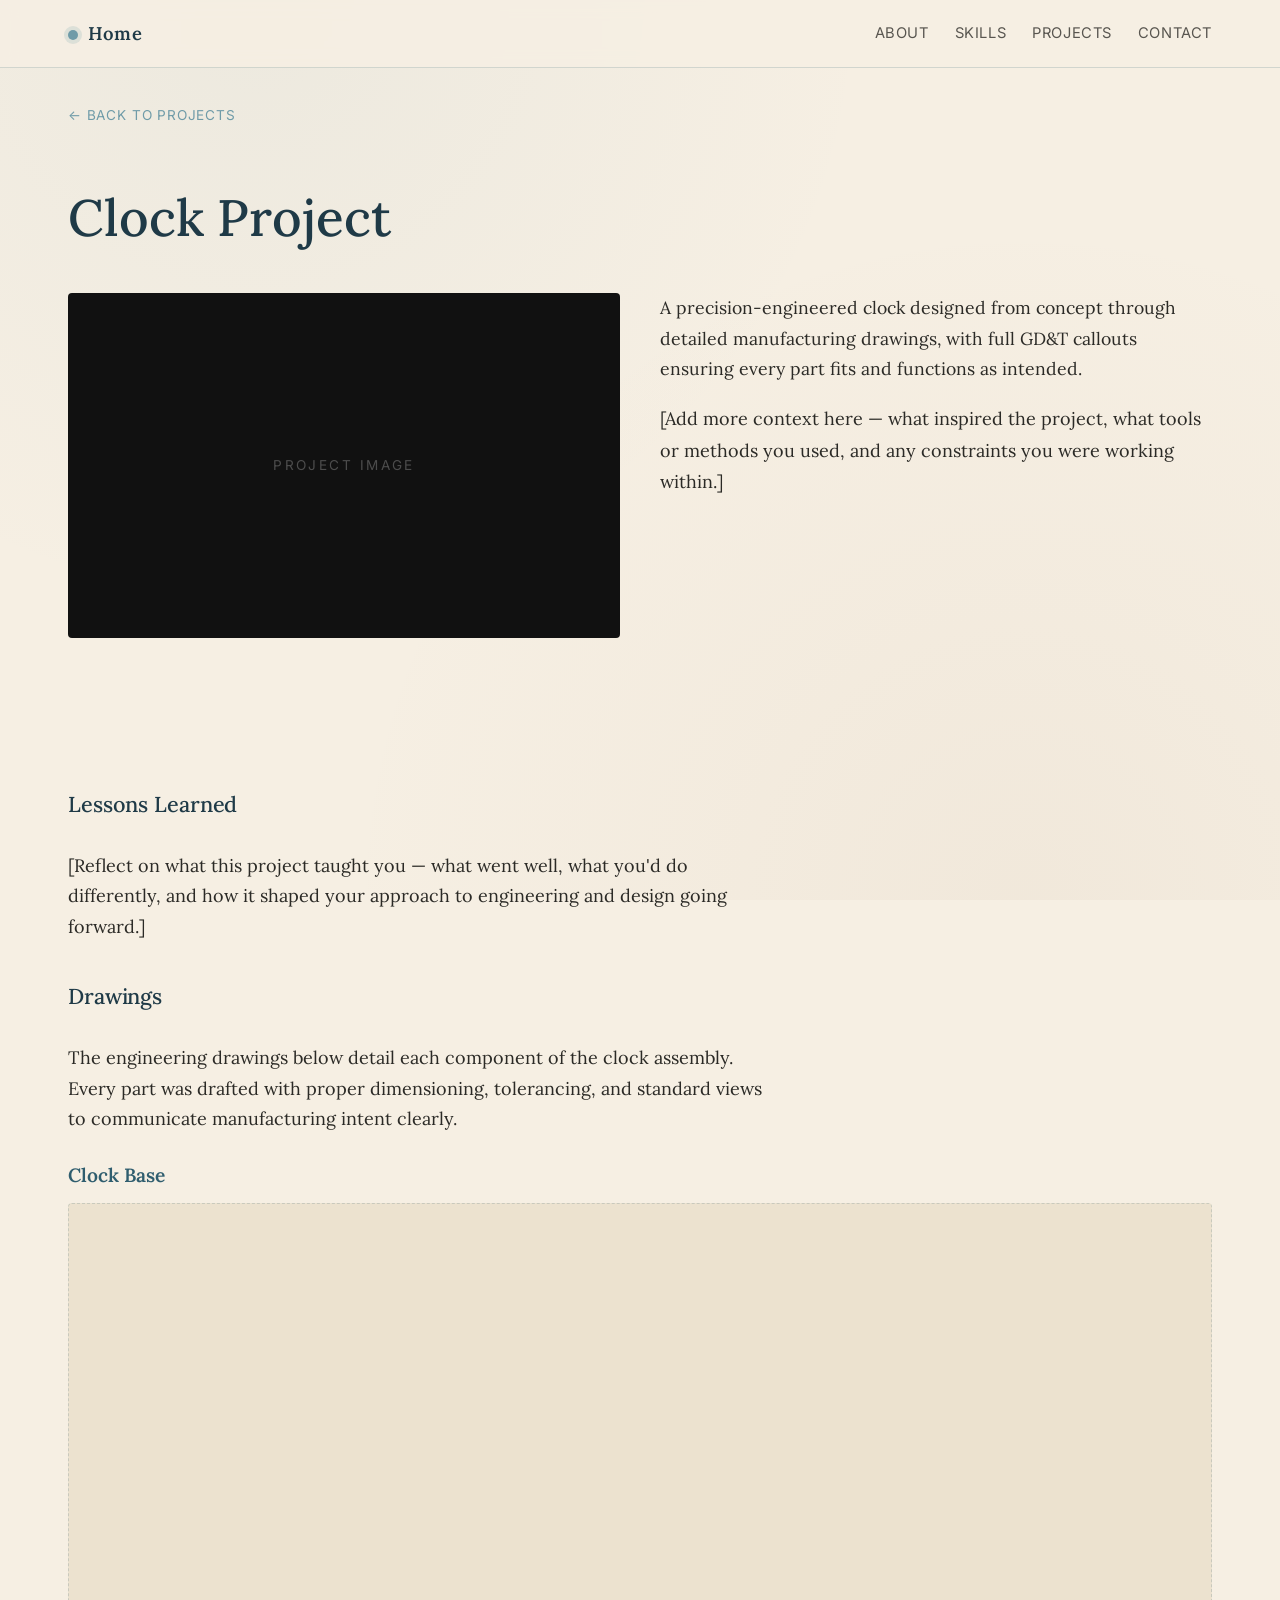
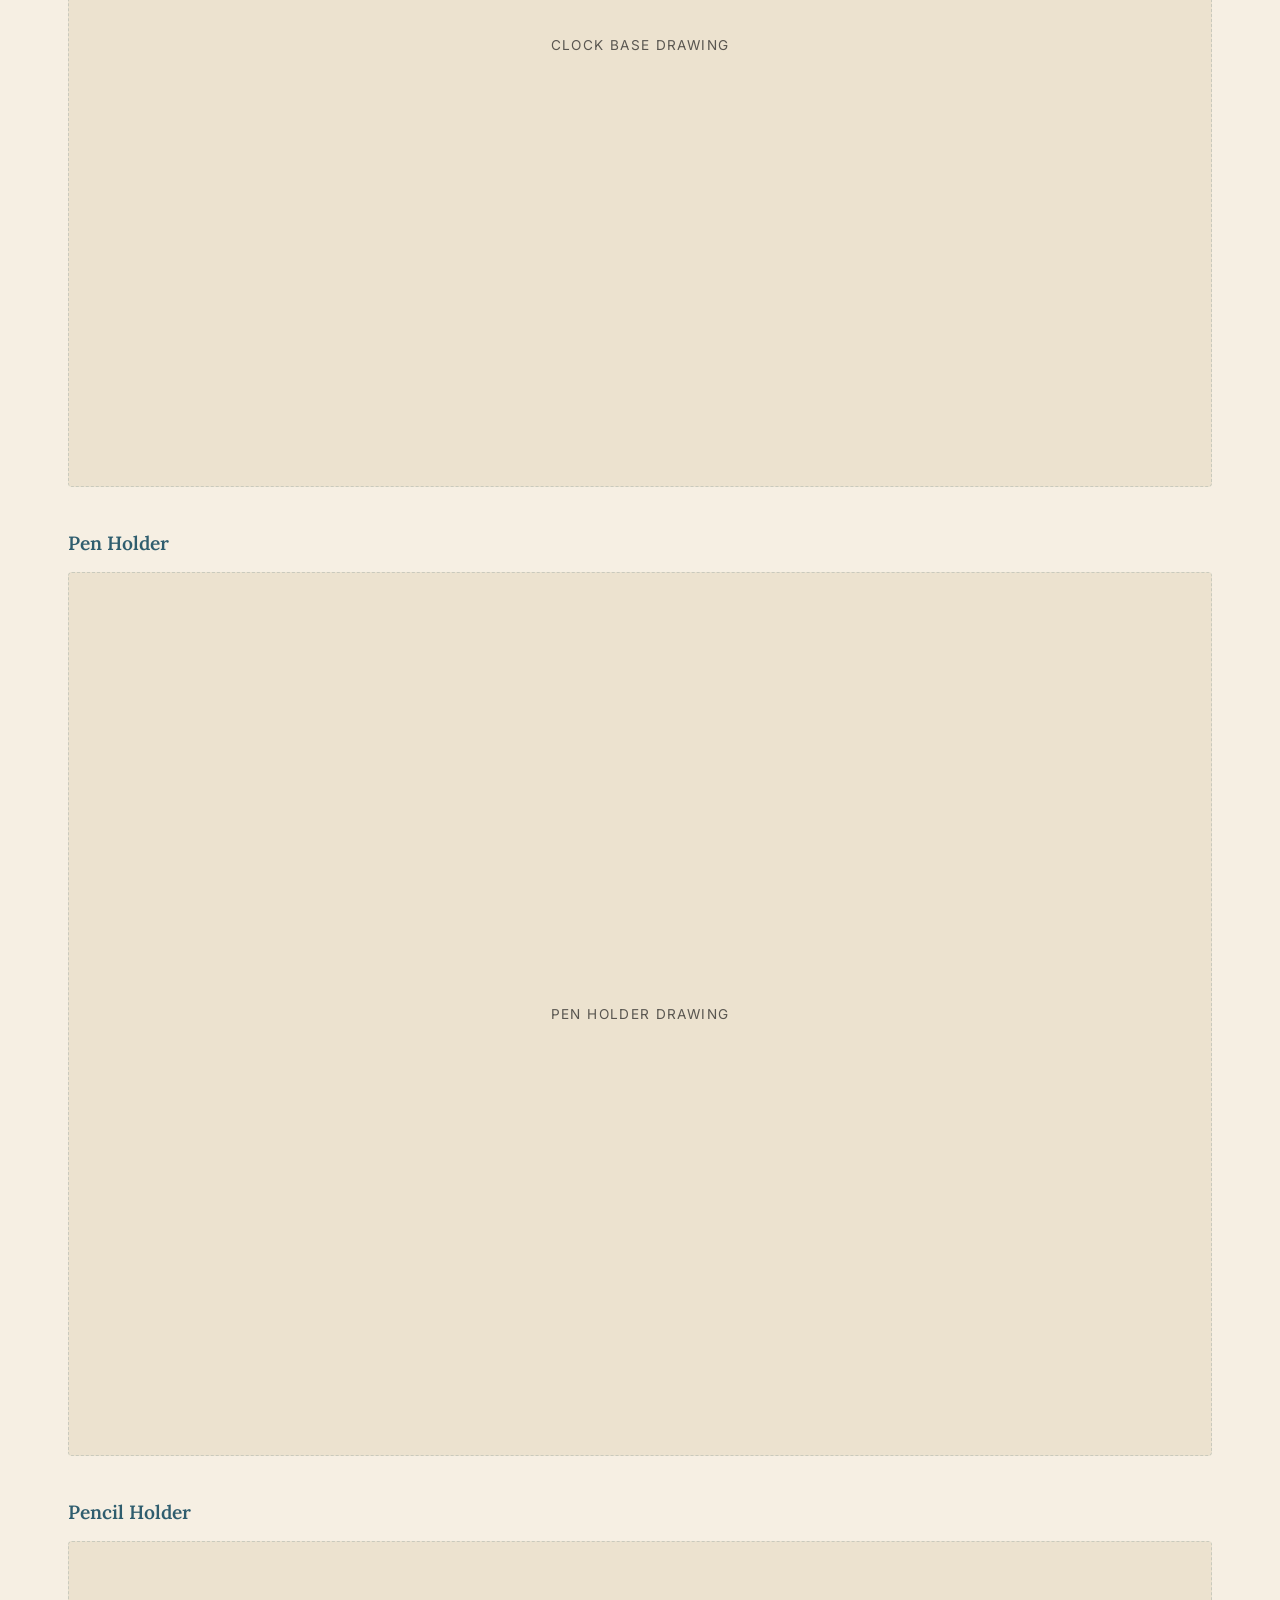
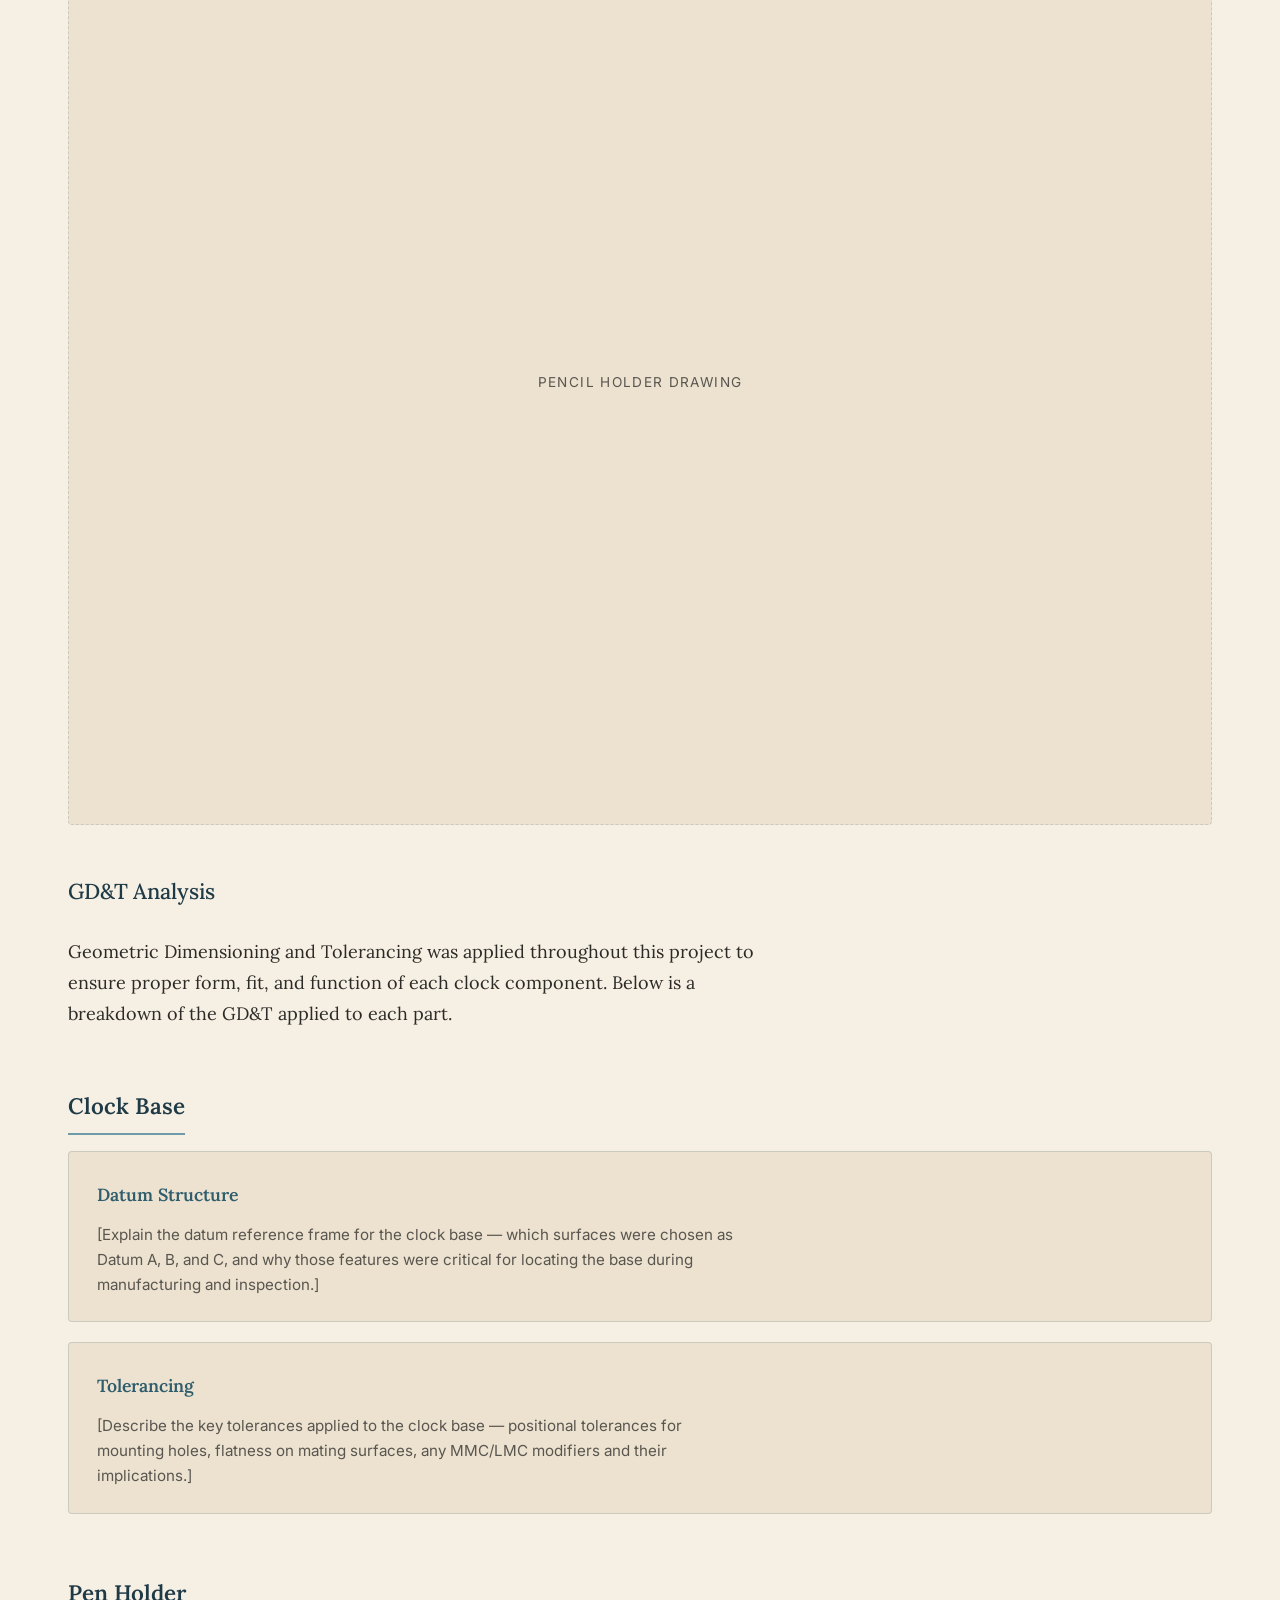
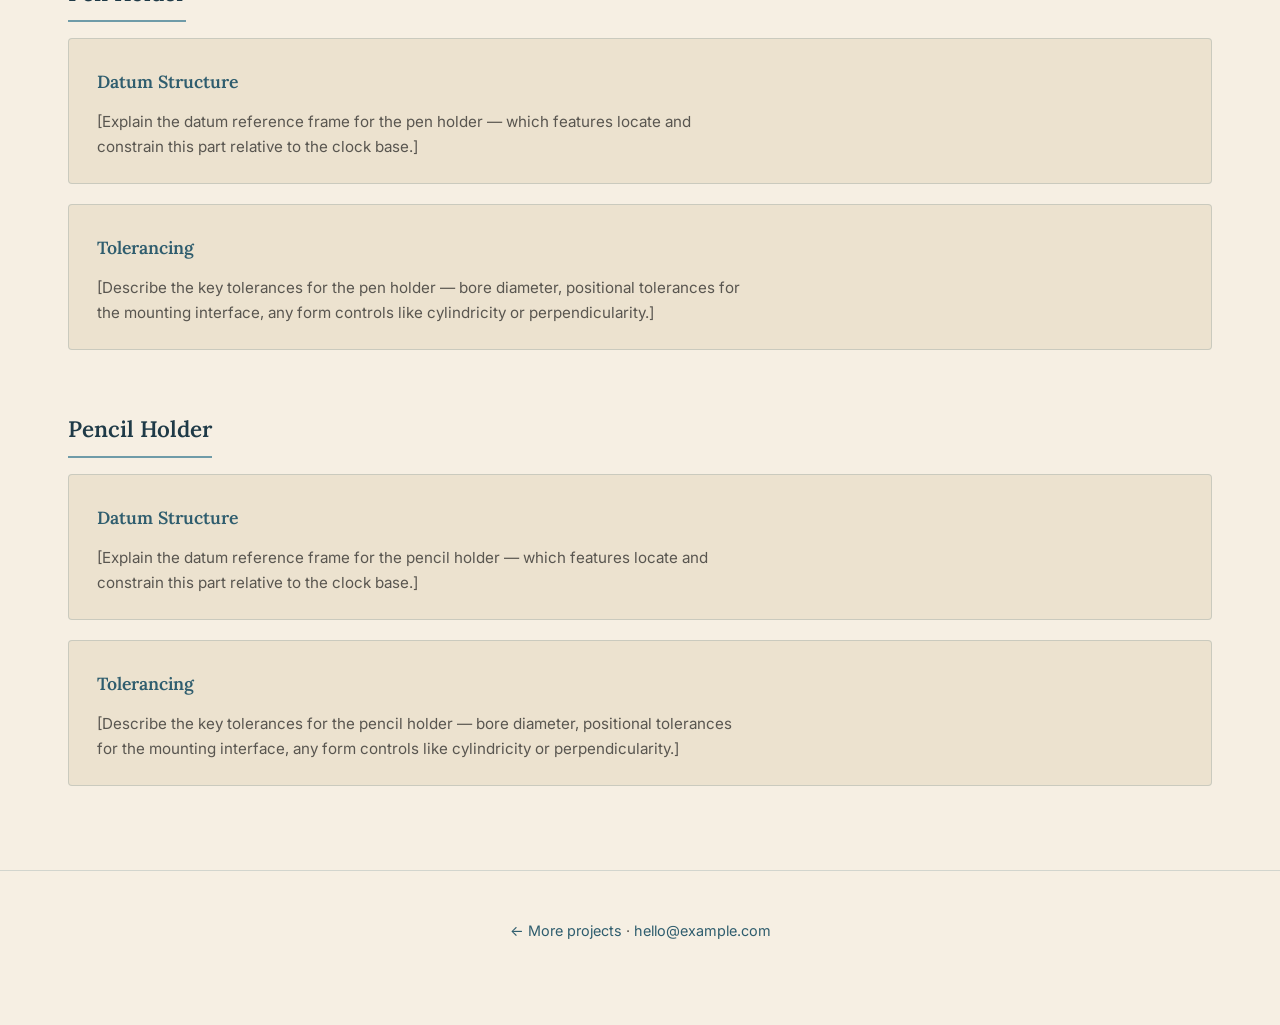
==== project1.html @ cdacb941 "added html and css files for website" ====
<!DOCTYPE html>
<html lang="en">
<head>
  <meta charset="UTF-8" />
  <meta name="viewport" content="width=device-width, initial-scale=1.0" />
  <title>Clock Project — Josh Sadler</title>
  <meta name="description" content="Clock Project — engineering drawings, GD&T analysis, and precision manufacturing." />
  <link rel="preconnect" href="https://fonts.googleapis.com">
  <link rel="preconnect" href="https://fonts.gstatic.com" crossorigin>
  <link href="https://fonts.googleapis.com/css2?family=Lora:ital,wght@0,400;0,500;0,600;1,400&family=Inter:wght@400;500;600&display=swap" rel="stylesheet">
  <link rel="stylesheet" href="styles.css" />
</head>
<body>

  <nav class="nav" aria-label="Primary">
    <div class="nav-inner">
      <a href="index.html" class="brand"><span class="mark"></span>Home</a>
      <ul>
        <li><a href="index.html#about">About</a></li>
        <li><a href="index.html#skills">Skills</a></li>
        <li><a href="index.html#projects">Projects</a></li>
        <li><a href="index.html#contact">Contact</a></li>
      </ul>
    </div>
  </nav>

  <main class="container">
    <a class="back-link" href="index.html#projects">Back to projects</a>

    <header class="project-header reveal">
      <h1>Clock Project</h1>
    </header>

    <!-- Hero row: image + description side by side -->
    <div class="project-intro-row">
      <div class="project-intro-image reveal-left">
        <div class="project-image-placeholder landscape">
          <span>Project Image</span>
        </div>
      </div>
      <div class="project-intro-text reveal-right">
        <p>
          A precision-engineered clock designed from concept through detailed manufacturing drawings, with full GD&T callouts ensuring every part fits and functions as intended.
        </p>
        <p>
          [Add more context here — what inspired the project, what tools or methods you used, and any constraints you were working within.]
        </p>
      </div>
    </div>

    <section class="project-body">
      <!-- Lessons Learned -->
      <h2 class="reveal">Lessons Learned</h2>
      <p class="reveal">
        [Reflect on what this project taught you — what went well, what you'd do differently, and how it shaped your approach to engineering and design going forward.]
      </p>

      <!-- Drawings Section -->
      <h2 class="reveal">Drawings</h2>
      <p class="reveal">
        The engineering drawings below detail each component of the clock assembly. Every part was drafted with proper dimensioning, tolerancing, and standard views to communicate manufacturing intent clearly.
      </p>

      <div class="drawings-stack">
        <div class="drawing-slot reveal">
          <h3 class="drawing-title">Clock Base</h3>
          <div class="drawing-placeholder-full">
            <span>Clock Base Drawing</span>
          </div>
        </div>
        <div class="drawing-slot reveal">
          <h3 class="drawing-title">Pen Holder</h3>
          <div class="drawing-placeholder-full">
            <span>Pen Holder Drawing</span>
          </div>
        </div>
        <div class="drawing-slot reveal">
          <h3 class="drawing-title">Pencil Holder</h3>
          <div class="drawing-placeholder-full">
            <span>Pencil Holder Drawing</span>
          </div>
        </div>
      </div>

      <!-- GD&T Section -->
      <h2 class="reveal">GD&T Analysis</h2>
      <p class="reveal">
        Geometric Dimensioning and Tolerancing was applied throughout this project to ensure proper form, fit, and function of each clock component. Below is a breakdown of the GD&T applied to each part.
      </p>

      <h3 class="gdt-part-heading reveal">Clock Base</h3>
      <div class="gdt-section reveal">
        <h3>Datum Structure</h3>
        <p>
          [Explain the datum reference frame for the clock base — which surfaces were chosen as Datum A, B, and C, and why those features were critical for locating the base during manufacturing and inspection.]
        </p>
      </div>
      <div class="gdt-section reveal">
        <h3>Tolerancing</h3>
        <p>
          [Describe the key tolerances applied to the clock base — positional tolerances for mounting holes, flatness on mating surfaces, any MMC/LMC modifiers and their implications.]
        </p>
      </div>

      <h3 class="gdt-part-heading reveal">Pen Holder</h3>
      <div class="gdt-section reveal">
        <h3>Datum Structure</h3>
        <p>
          [Explain the datum reference frame for the pen holder — which features locate and constrain this part relative to the clock base.]
        </p>
      </div>
      <div class="gdt-section reveal">
        <h3>Tolerancing</h3>
        <p>
          [Describe the key tolerances for the pen holder — bore diameter, positional tolerances for the mounting interface, any form controls like cylindricity or perpendicularity.]
        </p>
      </div>

      <h3 class="gdt-part-heading reveal">Pencil Holder</h3>
      <div class="gdt-section reveal">
        <h3>Datum Structure</h3>
        <p>
          [Explain the datum reference frame for the pencil holder — which features locate and constrain this part relative to the clock base.]
        </p>
      </div>
      <div class="gdt-section reveal">
        <h3>Tolerancing</h3>
        <p>
          [Describe the key tolerances for the pencil holder — bore diameter, positional tolerances for the mounting interface, any form controls like cylindricity or perpendicularity.]
        </p>
      </div>
    </section>
  </main>

  <footer>
    <div class="container">
      <p><a href="index.html#projects">← More projects</a> &middot; <a href="mailto:hello@example.com">hello@example.com</a></p>
    </div>
  </footer>

  <script>
    const revealEls = document.querySelectorAll('.reveal, .reveal-left, .reveal-right');
    const observer = new IntersectionObserver((entries) => {
      entries.forEach(entry => {
        if (entry.isIntersecting) {
          entry.target.classList.add('visible');
          observer.unobserve(entry.target);
        }
      });
    }, { threshold: 0.15 });
    revealEls.forEach(el => observer.observe(el));
  </script>
</body>
</html>
---- styles.css ----
/* =========================================================
   Personal Portfolio — "Book on the Beach" Ocean Theme
   A calm, readable palette inspired by paper, sand, and tide.
   ========================================================= */

:root {
  /* Core palette */
  --sand:        #f6efe3;   /* page background — warm parchment */
  --sand-deep:   #ece2cf;   /* sections, cards */
  --foam:        #dfe9eb;   /* light tide accent */
  --tide:        #6f9ba8;   /* muted ocean blue */
  --deep-sea:    #2f5d6e;   /* primary accent */
  --abyss:       #1f3a47;   /* headings, deep contrast */
  --driftwood:   #a07a55;   /* warm wood accent */
  --ink:         #2b2a26;   /* body text — softer than black */
  --ink-soft:    #595650;   /* secondary text */
  --rule:        rgba(47, 93, 110, 0.18);

  /* Type */
  --serif:  "Lora", "Source Serif Pro", Georgia, "Times New Roman", serif;
  --sans:   "Inter", -apple-system, BlinkMacSystemFont, "Segoe UI", Roboto, sans-serif;

  /* Layout */
  --maxw: 1200px;
  --radius: 4px;
  --shadow: 0 1px 2px rgba(31, 58, 71, 0.06), 0 8px 24px rgba(31, 58, 71, 0.06);
}

/* ---------- Reset-ish ---------- */
*,
*::before,
*::after { box-sizing: border-box; }

html { scroll-behavior: smooth; }

body {
  margin: 0;
  font-family: var(--serif);
  font-size: 18px;
  line-height: 1.7;
  color: var(--ink);
  background: var(--sand);
  /* subtle paper texture via layered gradients */
  background-image:
    radial-gradient(circle at 20% 0%, rgba(111, 155, 168, 0.07), transparent 45%),
    radial-gradient(circle at 80% 100%, rgba(160, 122, 85, 0.06), transparent 50%);
  background-attachment: fixed;
  -webkit-font-smoothing: antialiased;
}

img { max-width: 100%; display: block; }
a { color: var(--deep-sea); text-decoration: none; border-bottom: 1px solid var(--rule); transition: color .2s, border-color .2s; }
a:hover { color: var(--abyss); border-bottom-color: var(--deep-sea); }

/* ---------- Layout ---------- */
.container {
  max-width: var(--maxw);
  margin: 0 auto;
  padding: 0 28px;
}

/* ---------- Navigation ---------- */
.nav {
  position: sticky;
  top: 0;
  z-index: 10;
  backdrop-filter: blur(8px);
  background: rgba(246, 239, 227, 0.85);
  border-bottom: 1px solid var(--rule);
}
.nav-inner {
  display: flex;
  align-items: center;
  justify-content: space-between;
  padding: 18px 28px;
  max-width: var(--maxw);
  margin: 0 auto;
}
.brand {
  font-family: var(--serif);
  font-weight: 600;
  font-size: 1.15rem;
  letter-spacing: 0.01em;
  color: var(--abyss);
  border: none;
}
.brand .mark {
  display: inline-block;
  width: 10px;
  height: 10px;
  margin-right: 10px;
  border-radius: 50%;
  background: var(--tide);
  box-shadow: 0 0 0 4px rgba(111, 155, 168, 0.18);
  vertical-align: middle;
}
.nav ul {
  list-style: none;
  display: flex;
  gap: 26px;
  margin: 0;
  padding: 0;
  font-family: var(--sans);
  font-size: 0.92rem;
}
.nav ul a {
  color: var(--ink-soft);
  border: none;
  letter-spacing: 0.04em;
  text-transform: uppercase;
}
.nav ul a:hover { color: var(--deep-sea); }

/* Nav dropdown */
.nav-dropdown {
  position: relative;
}
.dropdown-menu {
  display: none !important;
  position: absolute;
  top: 100%;
  left: 50%;
  transform: translateX(-50%);
  background: rgba(246, 239, 227, 0.97);
  backdrop-filter: blur(8px);
  border: 1px solid var(--rule);
  border-radius: var(--radius);
  padding: 8px 0;
  margin-top: 12px;
  min-width: 180px;
  box-shadow: 0 4px 16px rgba(31, 58, 71, 0.1);
  flex-direction: column;
  gap: 0;
  z-index: 20;
  list-style: none;
}
.dropdown-menu li {
  width: 100%;
}
.dropdown-menu a {
  display: block;
  padding: 8px 20px;
  font-size: 0.85rem;
  color: var(--ink-soft);
  text-transform: none;
  letter-spacing: 0.01em;
  white-space: nowrap;
}
.dropdown-menu a:hover {
  background: rgba(111, 155, 168, 0.1);
  color: var(--deep-sea);
}
.nav-dropdown:hover > .dropdown-menu {
  display: flex !important;
}

/* ---------- Hero ---------- */
.hero {
  position: relative;
  padding: 96px 0 72px;
  text-align: center;
  overflow: hidden;
}
.hero-bg {
  position: absolute;
  inset: -30% 0 0 0;
  z-index: 0;
  background-image: url('DSC05762.JPG');
  background-size: cover;
  background-position: center 70%;
  background-repeat: no-repeat;
  will-change: transform;
}
.hero-bg::after {
  content: '';
  position: absolute;
  inset: 0;
  background: linear-gradient(
    to bottom,
    rgba(246, 239, 227, 0.82) 0%,
    rgba(246, 239, 227, 0.7) 40%,
    rgba(246, 239, 227, 0.85) 100%
  );
}
.hero .container {
  position: relative;
  z-index: 1;
}
.hero .eyebrow {
  font-family: var(--sans);
  font-size: 0.82rem;
  letter-spacing: 0.22em;
  text-transform: uppercase;
  color: var(--tide);
  margin-bottom: 18px;
}
.hero h1 {
  font-family: var(--serif);
  font-weight: 500;
  font-size: clamp(3rem, 7vw, 5rem);
  line-height: 1.15;
  color: var(--abyss);
  margin: 0 0 18px;
  letter-spacing: -0.01em;
}
.hero h1 em {
  font-style: italic;
  color: var(--deep-sea);
}

/* wave divider aligned to bottom of about photo */
.about-photo-wrap {
  position: relative;
  margin-bottom: 28px;
}
.about-photo-wrap .wave {
  position: absolute;
  bottom: 0;
  left: 0;
  width: 100%;
  height: 48px;
  color: var(--sand);
  opacity: 0.85;
  z-index: 1;
}

/* ---------- Sections ---------- */
section {
  padding: 64px 0;
  border-top: 1px solid var(--rule);
}
section:first-of-type { border-top: none; }

.section-label {
  font-family: var(--sans);
  font-size: 1.6rem;
  letter-spacing: 0.12em;
  text-transform: uppercase;
  color: var(--tide);
  margin-bottom: 16px;
}
h2 {
  font-family: var(--serif);
  font-weight: 500;
  font-size: clamp(1.6rem, 3.2vw, 2.1rem);
  color: var(--abyss);
  margin: 0 0 28px;
  letter-spacing: -0.005em;
}
h3 {
  font-family: var(--serif);
  font-weight: 600;
  color: var(--abyss);
  margin: 0 0 10px;
}
p { margin: 0 0 18px; }

/* ---------- About ---------- */
.about-heading {
  font-family: var(--serif);
  font-size: clamp(2rem, 4.5vw, 2.8rem);
  margin-bottom: 32px;
}
.about-row {
  display: grid;
  grid-template-columns: 1fr 1fr;
  gap: 40px;
  align-items: start;
}
.about-photo {
  width: 100%;
  border-radius: var(--radius);
  box-shadow: var(--shadow);
  display: block;
}
.about-text p { max-width: 65ch; }
@media (max-width: 768px) {
  .about-row {
    grid-template-columns: 1fr;
  }
}
.about p { max-width: 65ch; }
.about .signature {
  font-family: var(--serif);
  font-style: italic;
  color: var(--driftwood);
  margin-top: 24px;
}

/* ---------- Skills ---------- */
.skills-grid {
  display: grid;
  grid-template-columns: repeat(auto-fit, minmax(220px, 1fr));
  gap: 20px;
  margin-top: 8px;
}
.skill-card {
  background: var(--sand-deep);
  border: 1px solid var(--rule);
  border-radius: var(--radius);
  padding: 22px 22px 20px;
}
.skill-card h3 {
  font-size: 1.05rem;
  margin-bottom: 8px;
}
.skill-card p {
  font-family: var(--sans);
  font-size: 0.92rem;
  color: var(--ink-soft);
  line-height: 1.55;
  margin: 0;
}
.skill-tags {
  list-style: none;
  padding: 0;
  margin: 12px 0 0;
  display: flex;
  flex-wrap: wrap;
  gap: 6px;
  font-family: var(--sans);
  font-size: 0.78rem;
}
.skill-tags li {
  background: rgba(111, 155, 168, 0.16);
  color: var(--deep-sea);
  padding: 3px 9px;
  border-radius: 999px;
  letter-spacing: 0.02em;
}

/* ---------- Projects ---------- */
.projects-grid {
  display: grid;
  grid-template-columns: repeat(auto-fit, minmax(260px, 1fr));
  gap: 24px;
  margin-top: 8px;
}
.project-card {
  display: flex;
  flex-direction: column;
  background: #fdfaf3;
  border: 1px solid var(--rule);
  border-radius: var(--radius);
  overflow: hidden;
  transition: transform .25s ease, box-shadow .25s ease;
}
.project-card:hover {
  transform: translateY(-3px);
  box-shadow: var(--shadow);
}
.project-card .thumb {
  height: 140px;
  background:
    linear-gradient(135deg, var(--foam), var(--sand-deep));
  display: flex;
  align-items: center;
  justify-content: center;
  color: var(--tide);
  font-family: var(--sans);
  font-size: 0.78rem;
  letter-spacing: 0.18em;
  text-transform: uppercase;
}
.project-card .body {
  padding: 22px 22px 24px;
  display: flex;
  flex-direction: column;
  flex: 1;
}
.project-card h3 {
  font-size: 1.15rem;
  margin-bottom: 8px;
}
.project-card p {
  font-family: var(--sans);
  font-size: 0.92rem;
  color: var(--ink-soft);
  line-height: 1.55;
  flex: 1;
}
.project-card .more {
  font-family: var(--sans);
  font-size: 0.85rem;
  letter-spacing: 0.06em;
  text-transform: uppercase;
  color: var(--deep-sea);
  border: none;
  margin-top: 16px;
  align-self: flex-start;
}
.project-card .more::after {
  content: " →";
  transition: margin-left .2s;
}
.project-card:hover .more::after { margin-left: 4px; }

/* ---------- Contact ---------- */
#contact p {
  max-width: 55ch;
  margin-bottom: 28px;
}
.contact-links {
  display: flex;
  gap: 20px;
  flex-wrap: wrap;
}
.contact-item {
  display: flex;
  flex-direction: column;
  background: var(--sand-deep);
  border: 1px solid var(--rule);
  border-radius: var(--radius);
  padding: 20px 28px;
  min-width: 220px;
  transition: transform 0.2s ease, box-shadow 0.2s ease;
}
.contact-item:hover {
  transform: translateY(-2px);
  box-shadow: var(--shadow);
}
.contact-label {
  font-family: var(--sans);
  font-size: 0.72rem;
  letter-spacing: 0.18em;
  text-transform: uppercase;
  color: var(--tide);
  margin-bottom: 4px;
}
.contact-value {
  font-family: var(--sans);
  font-size: 0.95rem;
  color: var(--deep-sea);
}

/* ---------- Footer ---------- */
footer {
  padding: 48px 0 64px;
  border-top: 1px solid var(--rule);
  font-family: var(--sans);
  font-size: 0.9rem;
  color: var(--ink-soft);
  text-align: center;
}
footer a { border: none; }

/* ---------- Project detail pages ---------- */
.back-link {
  display: inline-block;
  font-family: var(--sans);
  font-size: 0.85rem;
  letter-spacing: 0.06em;
  text-transform: uppercase;
  color: var(--tide);
  border: none;
  margin: 36px 0 12px;
}
.back-link::before { content: "← "; }
.project-hero {
  padding: 24px 0 48px;
}
.project-hero .eyebrow {
  font-family: var(--sans);
  font-size: 0.78rem;
  letter-spacing: 0.22em;
  text-transform: uppercase;
  color: var(--tide);
  margin-bottom: 14px;
}
.project-hero h1 {
  font-family: var(--serif);
  font-weight: 500;
  font-size: clamp(2rem, 4.6vw, 2.9rem);
  color: var(--abyss);
  margin: 0 0 14px;
  line-height: 1.2;
}
.project-hero .summary {
  color: var(--ink-soft);
  max-width: 60ch;
  font-size: 1.1rem;
}
.meta {
  display: grid;
  grid-template-columns: repeat(auto-fit, minmax(180px, 1fr));
  gap: 16px 28px;
  padding: 22px 0;
  border-top: 1px solid var(--rule);
  border-bottom: 1px solid var(--rule);
  margin: 24px 0 36px;
  font-family: var(--sans);
  font-size: 0.92rem;
}
.meta dt {
  font-size: 0.72rem;
  letter-spacing: 0.18em;
  text-transform: uppercase;
  color: var(--tide);
  margin-bottom: 4px;
}
.meta dd {
  margin: 0;
  color: var(--ink);
}
.project-body h2 {
  margin-top: 36px;
  font-size: 1.35rem;
}
.project-body p,
.project-body li { max-width: 65ch; }
.project-body ul { padding-left: 1.1rem; }
.project-body li { margin-bottom: 6px; }

/* ---------- Scroll animations ---------- */

/* Elements start hidden and slide up */
.reveal {
  opacity: 0;
  transform: translateY(40px);
  transition: opacity 0.8s ease, transform 0.8s ease;
}
.reveal.visible {
  opacity: 1;
  transform: translateY(0);
}

/* Staggered delays for cards */
.reveal-delay-1 { transition-delay: 0.1s; }
.reveal-delay-2 { transition-delay: 0.2s; }
.reveal-delay-3 { transition-delay: 0.3s; }
.reveal-delay-4 { transition-delay: 0.4s; }

/* Fade in from left for about photo */
.reveal-left {
  opacity: 0;
  transform: translateX(-50px);
  transition: opacity 0.9s ease, transform 0.9s ease;
}
.reveal-left.visible {
  opacity: 1;
  transform: translateX(0);
}

/* Fade in from right for about text */
.reveal-right {
  opacity: 0;
  transform: translateX(50px);
  transition: opacity 0.9s ease, transform 0.9s ease;
}
.reveal-right.visible {
  opacity: 1;
  transform: translateX(0);
}

/* Hero title fade-in on load */
.hero h1 {
  animation: heroFade 1.2s ease both;
}
@keyframes heroFade {
  from {
    opacity: 0;
    transform: translateY(30px);
  }
  to {
    opacity: 1;
    transform: translateY(0);
  }
}

/* Parallax on about photo */
.about-photo-wrap {
  will-change: transform;
}

/* Nav shrink on scroll */
.nav {
  transition: background 0.3s ease, box-shadow 0.3s ease;
}
.nav.scrolled {
  background: rgba(246, 239, 227, 0.95);
  box-shadow: 0 2px 12px rgba(31, 58, 71, 0.08);
}

/* Disable animations for users who prefer reduced motion */
@media (prefers-reduced-motion: reduce) {
  .reveal, .reveal-left, .reveal-right {
    opacity: 1;
    transform: none;
    transition: none;
  }
  .hero h1 { animation: none; }
  .hero-bg { inset: 0; }
}

/* ---------- Project page header ---------- */
.project-header {
  padding: 48px 0 12px;
}
.project-header h1 {
  font-family: var(--serif);
  font-weight: 500;
  font-size: clamp(2.2rem, 5vw, 3.2rem);
  color: var(--abyss);
  margin: 0;
  line-height: 1.2;
}

/* ---------- Project intro row ---------- */
.project-intro-row {
  display: grid;
  grid-template-columns: 1fr 1fr;
  gap: 40px;
  align-items: start;
  margin: 32px 0 48px;
}
.project-intro-text p {
  max-width: 55ch;
  line-height: 1.75;
}
.project-intro-text p:first-child {
  font-size: 1.1rem;
}
.project-image-placeholder {
  width: 100%;
  background: #111;
  border-radius: var(--radius);
  display: flex;
  align-items: center;
  justify-content: center;
  color: rgba(255, 255, 255, 0.25);
  font-family: var(--sans);
  font-size: 0.85rem;
  letter-spacing: 0.18em;
  text-transform: uppercase;
}
.project-image-placeholder.landscape {
  aspect-ratio: 16 / 10;
}
@media (max-width: 768px) {
  .project-intro-row {
    grid-template-columns: 1fr;
  }
}

/* ---------- Drawings stacked ---------- */
.drawings-stack {
  margin: 24px 0 48px;
  display: flex;
  flex-direction: column;
  gap: 40px;
}
.drawing-slot {
  display: flex;
  flex-direction: column;
}
.drawing-title {
  font-family: var(--serif);
  font-size: 1.2rem;
  color: var(--deep-sea);
  margin-bottom: 12px;
}
.drawing-placeholder-full {
  width: 100%;
  aspect-ratio: 11 / 8.5;
  background: var(--sand-deep);
  border: 1px dashed var(--rule);
  border-radius: var(--radius);
  display: flex;
  align-items: center;
  justify-content: center;
  color: var(--ink-soft);
  font-family: var(--sans);
  font-size: 0.85rem;
  letter-spacing: 0.1em;
  text-transform: uppercase;
}

/* ---------- GD&T sections ---------- */
.gdt-part-heading {
  font-family: var(--serif);
  font-size: 1.4rem;
  color: var(--abyss);
  margin-top: 40px;
  margin-bottom: 16px;
  padding-bottom: 8px;
  border-bottom: 2px solid var(--tide);
  display: inline-block;
}
.gdt-section {
  background: var(--sand-deep);
  border: 1px solid var(--rule);
  border-radius: var(--radius);
  padding: 28px 28px 24px;
  margin-bottom: 20px;
}
.gdt-section h3 {
  font-size: 1.1rem;
  margin-bottom: 12px;
  color: var(--deep-sea);
}
.gdt-section p {
  font-family: var(--sans);
  font-size: 0.95rem;
  color: var(--ink-soft);
  line-height: 1.65;
  margin: 0;
}

/* ---------- Responsive niceties ---------- */
@media (max-width: 600px) {
  body { font-size: 17px; }
  .nav-inner { padding: 14px 20px; }
  .nav ul { gap: 16px; font-size: 0.82rem; }
  .container { padding: 0 20px; }
  .hero { padding: 64px 0 48px; }
  section { padding: 48px 0; }
}
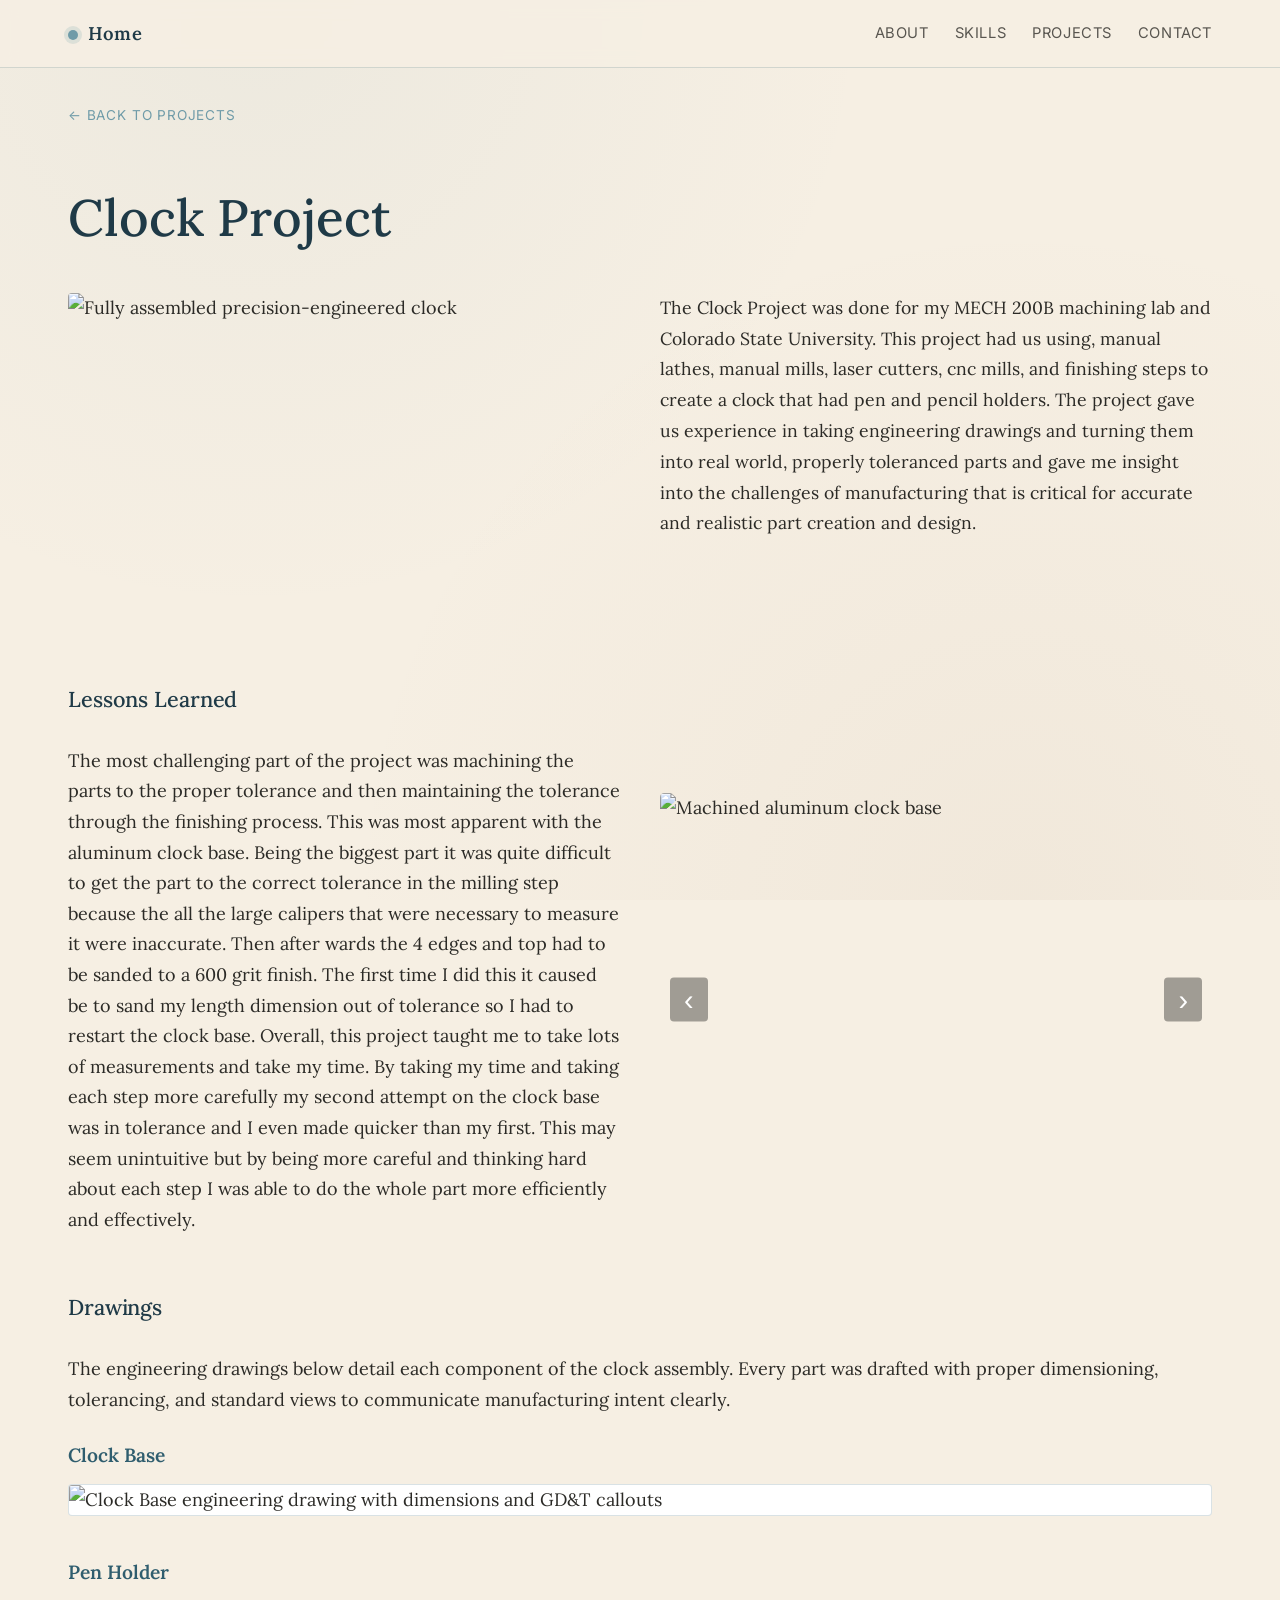
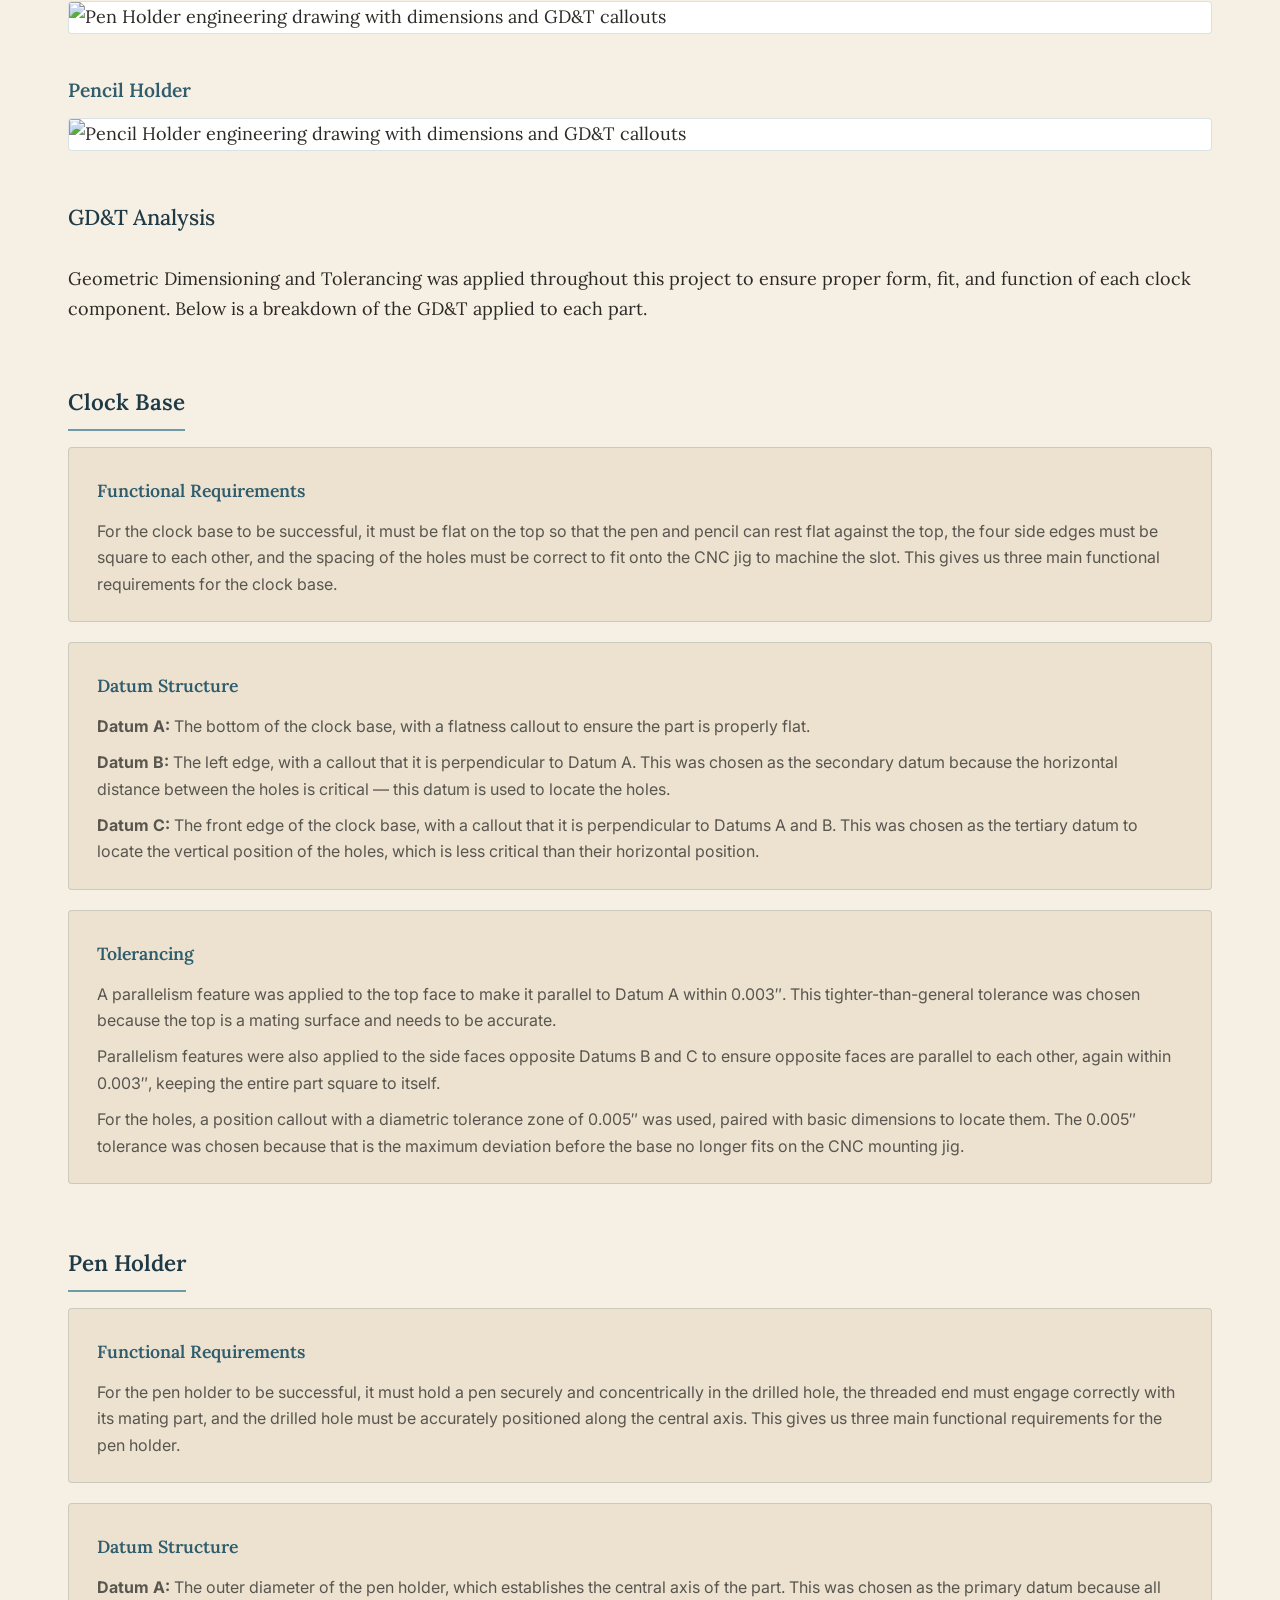
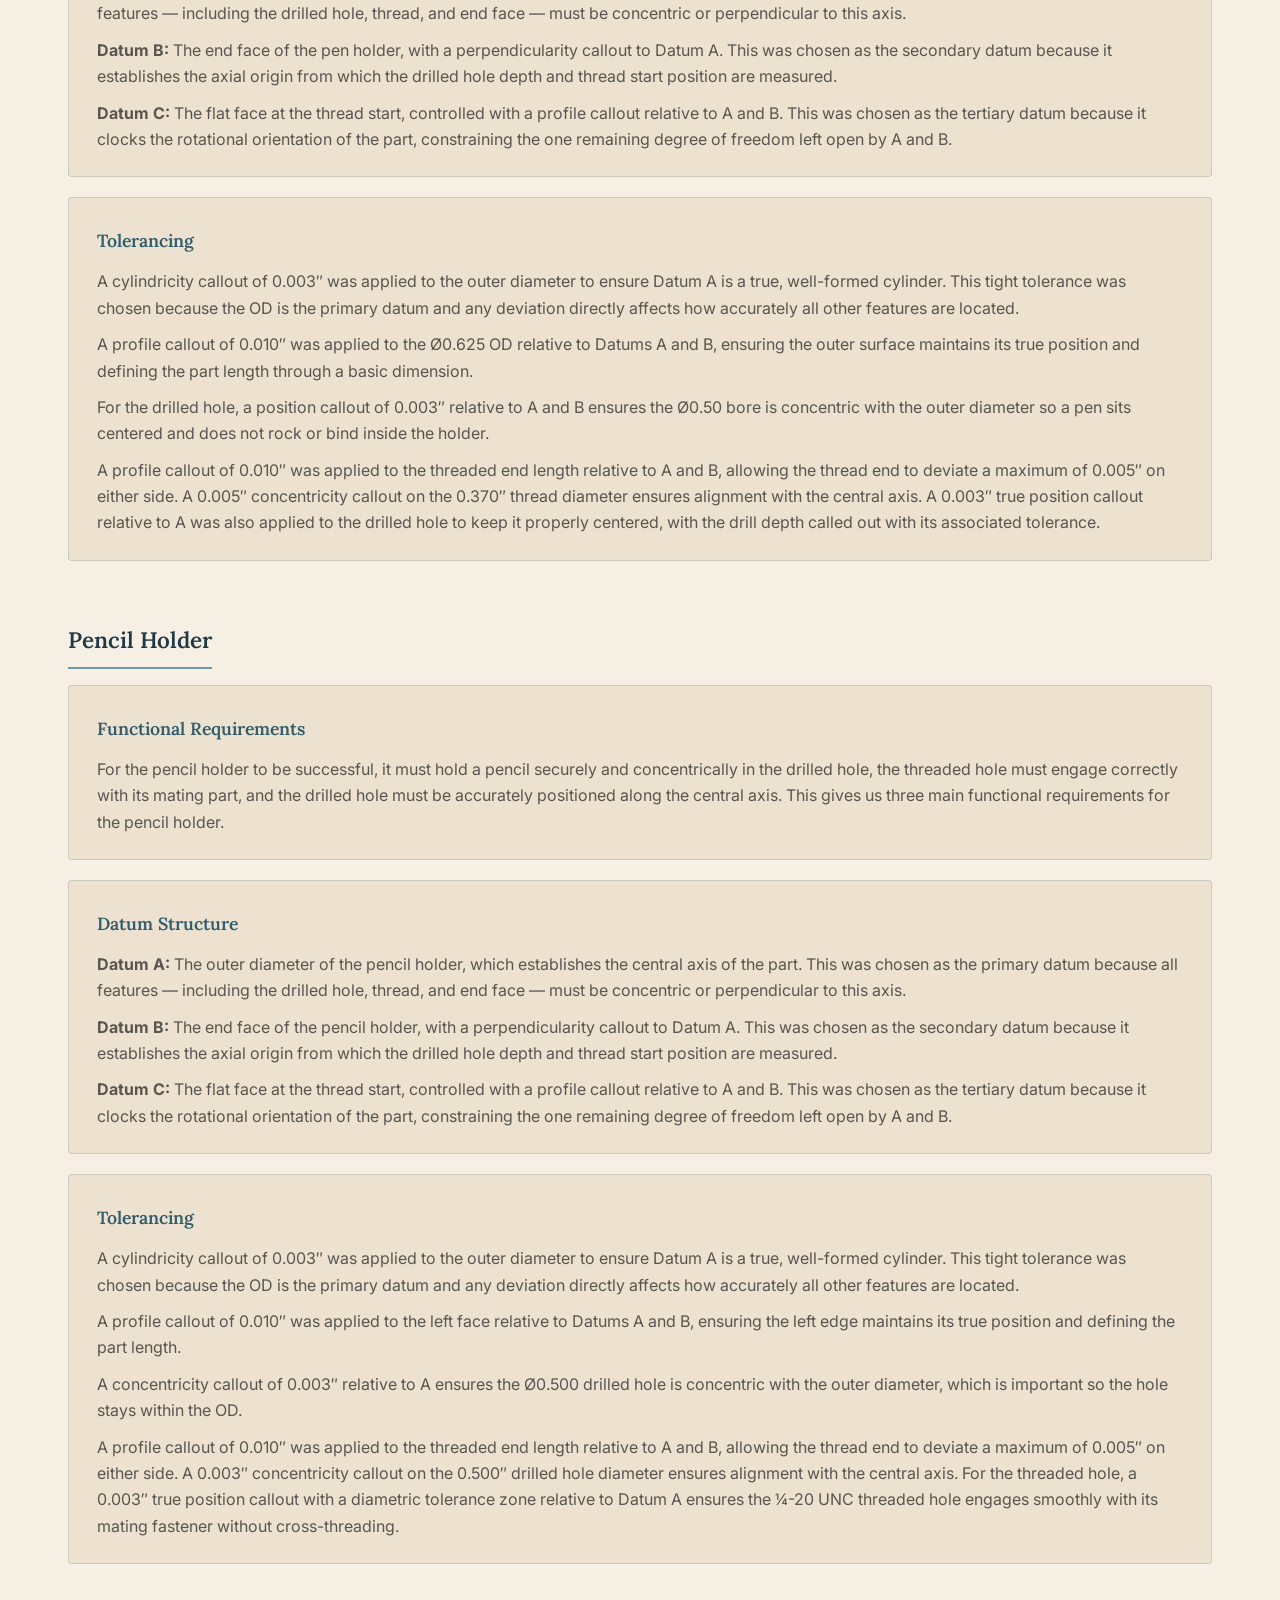
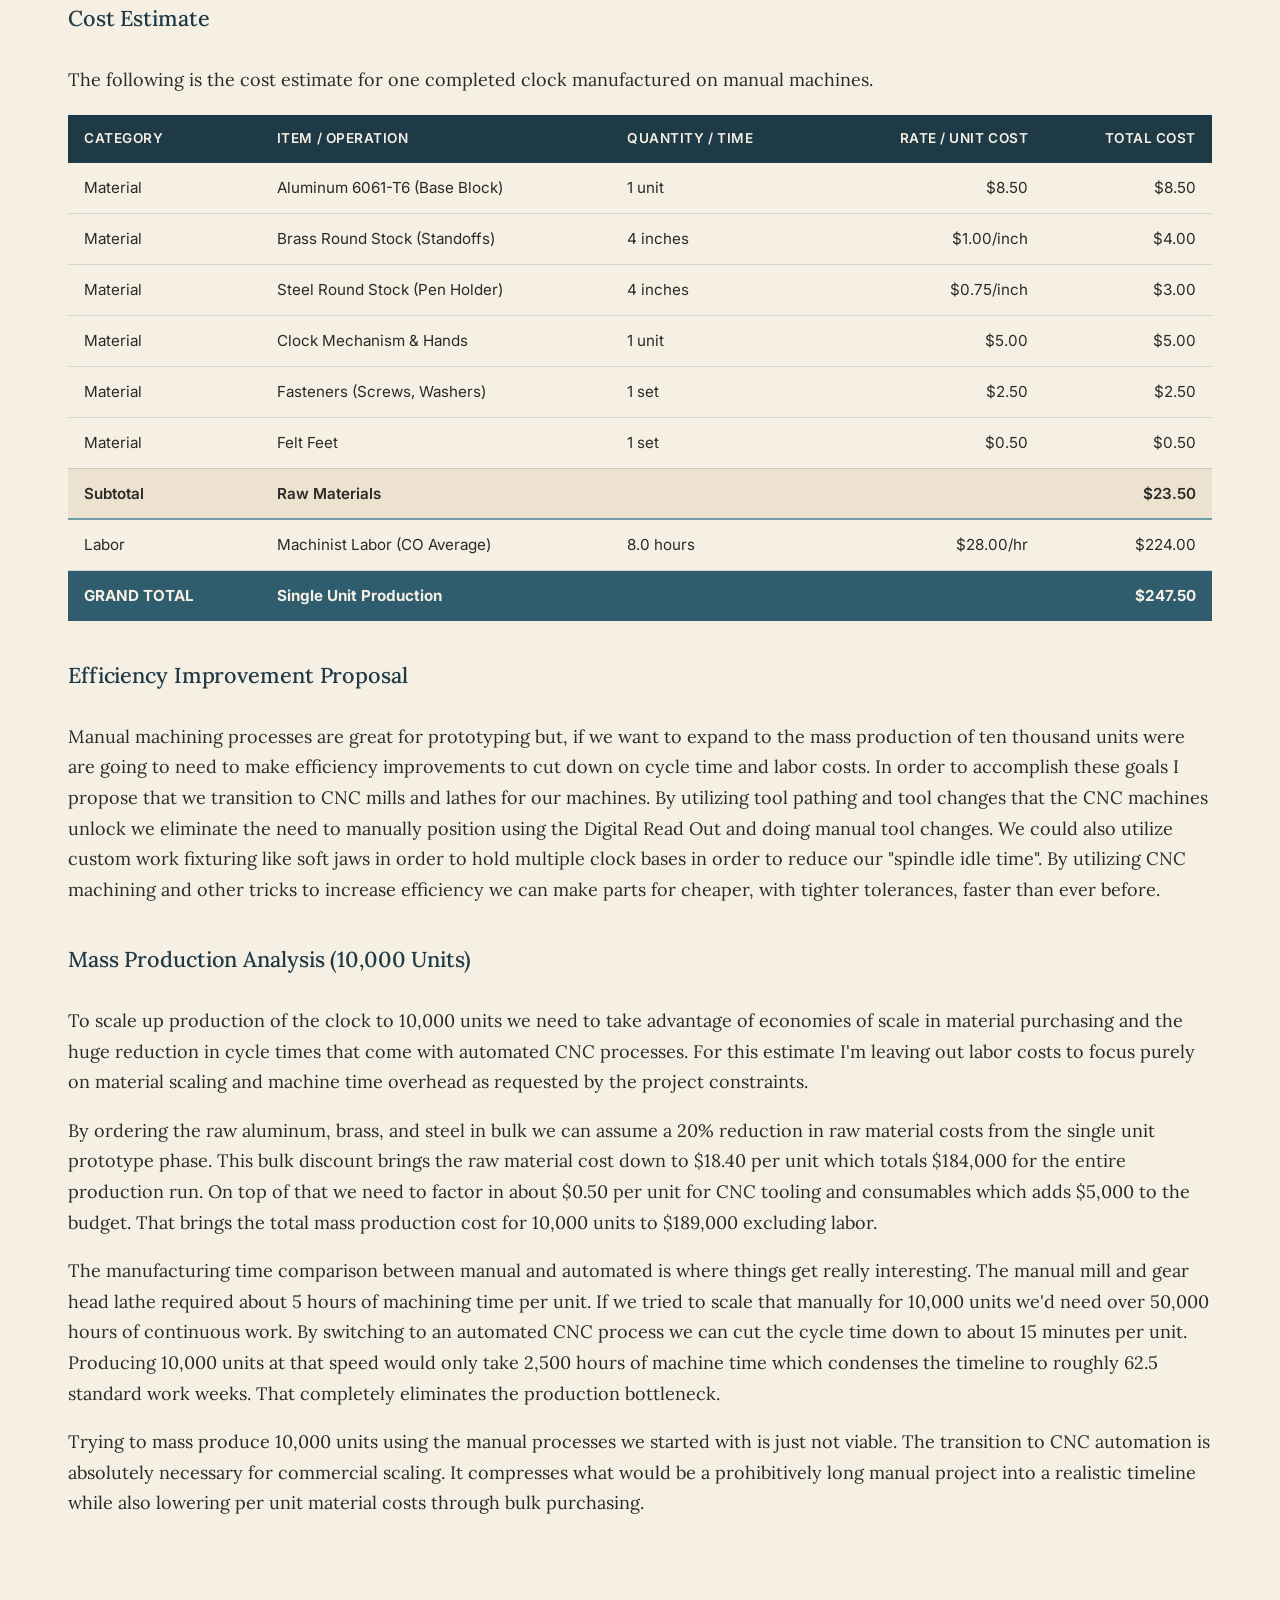
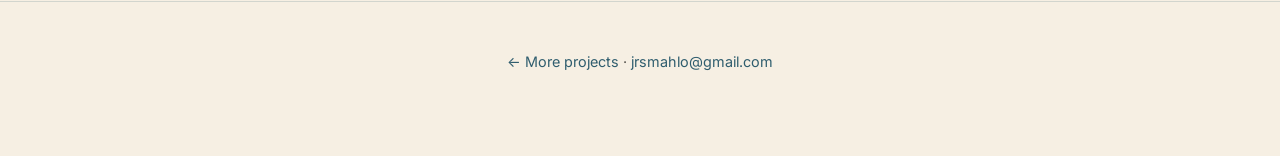
==== commit eea8b848: "html and css files" ====
--- a/project1.html
+++ b/project1.html
@@ -18,7 +18,14 @@
       <ul>
         <li><a href="index.html#about">About</a></li>
         <li><a href="index.html#skills">Skills</a></li>
-        <li><a href="index.html#projects">Projects</a></li>
+        <li class="nav-dropdown">
+          <a href="index.html#projects">Projects</a>
+          <ul class="dropdown-menu">
+            <li><a href="project1.html">Clock Project</a></li>
+            <li><a href="project2.html">Screw Driver Project</a></li>
+            <li><a href="project3.html">Foil Board Project</a></li>
+          </ul>
+        </li>
         <li><a href="index.html#contact">Contact</a></li>
       </ul>
     </div>
@@ -34,16 +41,11 @@
     <!-- Hero row: image + description side by side -->
     <div class="project-intro-row">
       <div class="project-intro-image reveal-left">
-        <div class="project-image-placeholder landscape">
-          <span>Project Image</span>
-        </div>
+        <img src="assembled clock.JPG" alt="Fully assembled precision-engineered clock" class="project-hero-img" />
       </div>
       <div class="project-intro-text reveal-right">
         <p>
-          A precision-engineered clock designed from concept through detailed manufacturing drawings, with full GD&T callouts ensuring every part fits and functions as intended.
-        </p>
-        <p>
-          [Add more context here — what inspired the project, what tools or methods you used, and any constraints you were working within.]
+          The Clock Project was done for my MECH 200B machining lab and Colorado State University. This project had us using, manual lathes, manual mills, laser cutters, cnc mills, and finishing steps to create a clock that had pen and pencil holders. The project gave us experience in taking engineering drawings and turning them into real world, properly toleranced parts and gave me insight into the challenges of manufacturing that is critical for accurate and realistic part creation and design.
         </p>
       </div>
     </div>
@@ -51,9 +53,18 @@
     <section class="project-body">
       <!-- Lessons Learned -->
       <h2 class="reveal">Lessons Learned</h2>
-      <p class="reveal">
-        [Reflect on what this project taught you — what went well, what you'd do differently, and how it shaped your approach to engineering and design going forward.]
-      </p>
+      <div class="lessons-row">
+        <p class="reveal">
+          The most challenging part of the project was machining the parts to the proper tolerance and then maintaining the tolerance through the finishing process. This was most apparent with the aluminum clock base. Being the biggest part it was quite difficult to get the part to the correct tolerance in the milling step because the all the large calipers that were necessary to measure it were inaccurate. Then after wards the 4 edges and top had to be sanded to a 600 grit finish. The first time I did this it caused be to sand my length dimension out of tolerance so I had to restart the clock base. Overall, this project taught me to take lots of measurements and take my time. By taking my time and taking each step more carefully my second attempt on the clock base was in tolerance and I even made quicker than my first. This may seem unintuitive but by being more careful and thinking hard about each step I was able to do the whole part more efficiently and effectively.
+        </p>
+        <div class="lessons-slideshow reveal-right">
+          <img src="aluminumpart.JPG" alt="Machined aluminum clock base" class="slideshow-img active" />
+          <img src="brasspart.JPG" alt="Machined brass pen holder part" class="slideshow-img" />
+          <img src="Steel Part.JPG" alt="Machined steel pencil holder part" class="slideshow-img" />
+          <button class="slide-arrow slide-prev" aria-label="Previous image">&#8249;</button>
+          <button class="slide-arrow slide-next" aria-label="Next image">&#8250;</button>
+        </div>
+      </div>
 
       <!-- Drawings Section -->
       <h2 class="reveal">Drawings</h2>
@@ -64,21 +75,15 @@
       <div class="drawings-stack">
         <div class="drawing-slot reveal">
           <h3 class="drawing-title">Clock Base</h3>
-          <div class="drawing-placeholder-full">
-            <span>Clock Base Drawing</span>
-          </div>
+          <img src="clock-base-drawing.png" alt="Clock Base engineering drawing with dimensions and GD&T callouts" class="drawing-img" />
         </div>
         <div class="drawing-slot reveal">
           <h3 class="drawing-title">Pen Holder</h3>
-          <div class="drawing-placeholder-full">
-            <span>Pen Holder Drawing</span>
-          </div>
+          <img src="pen-holder-drawing.png" alt="Pen Holder engineering drawing with dimensions and GD&T callouts" class="drawing-img" />
         </div>
         <div class="drawing-slot reveal">
           <h3 class="drawing-title">Pencil Holder</h3>
-          <div class="drawing-placeholder-full">
-            <span>Pencil Holder Drawing</span>
-          </div>
+          <img src="pencil-holder-drawing.png" alt="Pencil Holder engineering drawing with dimensions and GD&T callouts" class="drawing-img" />
         </div>
       </div>
 
@@ -90,51 +95,216 @@
 
       <h3 class="gdt-part-heading reveal">Clock Base</h3>
       <div class="gdt-section reveal">
+        <h3>Functional Requirements</h3>
+        <p>
+          For the clock base to be successful, it must be flat on the top so that the pen and pencil can rest flat against the top, the four side edges must be square to each other, and the spacing of the holes must be correct to fit onto the CNC jig to machine the slot. This gives us three main functional requirements for the clock base.
+        </p>
+      </div>
+      <div class="gdt-section reveal">
         <h3>Datum Structure</h3>
         <p>
-          [Explain the datum reference frame for the clock base — which surfaces were chosen as Datum A, B, and C, and why those features were critical for locating the base during manufacturing and inspection.]
+          <strong>Datum A:</strong> The bottom of the clock base, with a flatness callout to ensure the part is properly flat.
+        </p>
+        <p>
+          <strong>Datum B:</strong> The left edge, with a callout that it is perpendicular to Datum A. This was chosen as the secondary datum because the horizontal distance between the holes is critical — this datum is used to locate the holes.
+        </p>
+        <p>
+          <strong>Datum C:</strong> The front edge of the clock base, with a callout that it is perpendicular to Datums A and B. This was chosen as the tertiary datum to locate the vertical position of the holes, which is less critical than their horizontal position.
         </p>
       </div>
       <div class="gdt-section reveal">
         <h3>Tolerancing</h3>
         <p>
-          [Describe the key tolerances applied to the clock base — positional tolerances for mounting holes, flatness on mating surfaces, any MMC/LMC modifiers and their implications.]
+          A parallelism feature was applied to the top face to make it parallel to Datum A within 0.003″. This tighter-than-general tolerance was chosen because the top is a mating surface and needs to be accurate.
+        </p>
+        <p>
+          Parallelism features were also applied to the side faces opposite Datums B and C to ensure opposite faces are parallel to each other, again within 0.003″, keeping the entire part square to itself.
+        </p>
+        <p>
+          For the holes, a position callout with a diametric tolerance zone of 0.005″ was used, paired with basic dimensions to locate them. The 0.005″ tolerance was chosen because that is the maximum deviation before the base no longer fits on the CNC mounting jig.
         </p>
       </div>
 
       <h3 class="gdt-part-heading reveal">Pen Holder</h3>
       <div class="gdt-section reveal">
+        <h3>Functional Requirements</h3>
+        <p>
+          For the pen holder to be successful, it must hold a pen securely and concentrically in the drilled hole, the threaded end must engage correctly with its mating part, and the drilled hole must be accurately positioned along the central axis. This gives us three main functional requirements for the pen holder.
+        </p>
+      </div>
+      <div class="gdt-section reveal">
         <h3>Datum Structure</h3>
         <p>
-          [Explain the datum reference frame for the pen holder — which features locate and constrain this part relative to the clock base.]
+          <strong>Datum A:</strong> The outer diameter of the pen holder, which establishes the central axis of the part. This was chosen as the primary datum because all features — including the drilled hole, thread, and end face — must be concentric or perpendicular to this axis.
+        </p>
+        <p>
+          <strong>Datum B:</strong> The end face of the pen holder, with a perpendicularity callout to Datum A. This was chosen as the secondary datum because it establishes the axial origin from which the drilled hole depth and thread start position are measured.
+        </p>
+        <p>
+          <strong>Datum C:</strong> The flat face at the thread start, controlled with a profile callout relative to A and B. This was chosen as the tertiary datum because it clocks the rotational orientation of the part, constraining the one remaining degree of freedom left open by A and B.
         </p>
       </div>
       <div class="gdt-section reveal">
         <h3>Tolerancing</h3>
         <p>
-          [Describe the key tolerances for the pen holder — bore diameter, positional tolerances for the mounting interface, any form controls like cylindricity or perpendicularity.]
+          A cylindricity callout of 0.003″ was applied to the outer diameter to ensure Datum A is a true, well-formed cylinder. This tight tolerance was chosen because the OD is the primary datum and any deviation directly affects how accurately all other features are located.
+        </p>
+        <p>
+          A profile callout of 0.010″ was applied to the Ø0.625 OD relative to Datums A and B, ensuring the outer surface maintains its true position and defining the part length through a basic dimension.
+        </p>
+        <p>
+          For the drilled hole, a position callout of 0.003″ relative to A and B ensures the Ø0.50 bore is concentric with the outer diameter so a pen sits centered and does not rock or bind inside the holder.
+        </p>
+        <p>
+          A profile callout of 0.010″ was applied to the threaded end length relative to A and B, allowing the thread end to deviate a maximum of 0.005″ on either side. A 0.005″ concentricity callout on the 0.370″ thread diameter ensures alignment with the central axis. A 0.003″ true position callout relative to A was also applied to the drilled hole to keep it properly centered, with the drill depth called out with its associated tolerance.
         </p>
       </div>
 
       <h3 class="gdt-part-heading reveal">Pencil Holder</h3>
       <div class="gdt-section reveal">
+        <h3>Functional Requirements</h3>
+        <p>
+          For the pencil holder to be successful, it must hold a pencil securely and concentrically in the drilled hole, the threaded hole must engage correctly with its mating part, and the drilled hole must be accurately positioned along the central axis. This gives us three main functional requirements for the pencil holder.
+        </p>
+      </div>
+      <div class="gdt-section reveal">
         <h3>Datum Structure</h3>
         <p>
-          [Explain the datum reference frame for the pencil holder — which features locate and constrain this part relative to the clock base.]
+          <strong>Datum A:</strong> The outer diameter of the pencil holder, which establishes the central axis of the part. This was chosen as the primary datum because all features — including the drilled hole, thread, and end face — must be concentric or perpendicular to this axis.
+        </p>
+        <p>
+          <strong>Datum B:</strong> The end face of the pencil holder, with a perpendicularity callout to Datum A. This was chosen as the secondary datum because it establishes the axial origin from which the drilled hole depth and thread start position are measured.
+        </p>
+        <p>
+          <strong>Datum C:</strong> The flat face at the thread start, controlled with a profile callout relative to A and B. This was chosen as the tertiary datum because it clocks the rotational orientation of the part, constraining the one remaining degree of freedom left open by A and B.
         </p>
       </div>
       <div class="gdt-section reveal">
         <h3>Tolerancing</h3>
         <p>
-          [Describe the key tolerances for the pencil holder — bore diameter, positional tolerances for the mounting interface, any form controls like cylindricity or perpendicularity.]
-        </p>
-      </div>
+          A cylindricity callout of 0.003″ was applied to the outer diameter to ensure Datum A is a true, well-formed cylinder. This tight tolerance was chosen because the OD is the primary datum and any deviation directly affects how accurately all other features are located.
+        </p>
+        <p>
+          A profile callout of 0.010″ was applied to the left face relative to Datums A and B, ensuring the left edge maintains its true position and defining the part length.
+        </p>
+        <p>
+          A concentricity callout of 0.003″ relative to A ensures the Ø0.500 drilled hole is concentric with the outer diameter, which is important so the hole stays within the OD.
+        </p>
+        <p>
+          A profile callout of 0.010″ was applied to the threaded end length relative to A and B, allowing the thread end to deviate a maximum of 0.005″ on either side. A 0.003″ concentricity callout on the 0.500″ drilled hole diameter ensures alignment with the central axis. For the threaded hole, a 0.003″ true position callout with a diametric tolerance zone relative to Datum A ensures the ¼-20 UNC threaded hole engages smoothly with its mating fastener without cross-threading.
+        </p>
+      </div>
+
+      <!-- Cost Estimate -->
+      <h2 class="reveal">Cost Estimate</h2>
+      <p class="reveal">
+        The following is the cost estimate for one completed clock manufactured on manual machines.
+      </p>
+      <div class="cost-table-wrapper reveal">
+        <table class="cost-table">
+          <thead>
+            <tr>
+              <th>Category</th>
+              <th>Item / Operation</th>
+              <th>Quantity / Time</th>
+              <th>Rate / Unit Cost</th>
+              <th>Total Cost</th>
+            </tr>
+          </thead>
+          <tbody>
+            <tr>
+              <td>Material</td>
+              <td>Aluminum 6061-T6 (Base Block)</td>
+              <td>1 unit</td>
+              <td>$8.50</td>
+              <td>$8.50</td>
+            </tr>
+            <tr>
+              <td>Material</td>
+              <td>Brass Round Stock (Standoffs)</td>
+              <td>4 inches</td>
+              <td>$1.00/inch</td>
+              <td>$4.00</td>
+            </tr>
+            <tr>
+              <td>Material</td>
+              <td>Steel Round Stock (Pen Holder)</td>
+              <td>4 inches</td>
+              <td>$0.75/inch</td>
+              <td>$3.00</td>
+            </tr>
+            <tr>
+              <td>Material</td>
+              <td>Clock Mechanism &amp; Hands</td>
+              <td>1 unit</td>
+              <td>$5.00</td>
+              <td>$5.00</td>
+            </tr>
+            <tr>
+              <td>Material</td>
+              <td>Fasteners (Screws, Washers)</td>
+              <td>1 set</td>
+              <td>$2.50</td>
+              <td>$2.50</td>
+            </tr>
+            <tr>
+              <td>Material</td>
+              <td>Felt Feet</td>
+              <td>1 set</td>
+              <td>$0.50</td>
+              <td>$0.50</td>
+            </tr>
+            <tr class="subtotal-row">
+              <td>Subtotal</td>
+              <td>Raw Materials</td>
+              <td></td>
+              <td></td>
+              <td>$23.50</td>
+            </tr>
+            <tr>
+              <td>Labor</td>
+              <td>Machinist Labor (CO Average)</td>
+              <td>8.0 hours</td>
+              <td>$28.00/hr</td>
+              <td>$224.00</td>
+            </tr>
+            <tr class="grand-total-row">
+              <td>GRAND TOTAL</td>
+              <td>Single Unit Production</td>
+              <td></td>
+              <td></td>
+              <td>$247.50</td>
+            </tr>
+          </tbody>
+        </table>
+      </div>
+
+      <!-- Efficiency Improvement Proposal -->
+      <h2 class="reveal">Efficiency Improvement Proposal</h2>
+      <p class="reveal">
+        Manual machining processes are great for prototyping but, if we want to expand to the mass production of ten thousand units were are going to need to make efficiency improvements to cut down on cycle time and labor costs. In order to accomplish these goals I propose that we transition to CNC mills and lathes for our machines. By utilizing tool pathing and tool changes that the CNC machines unlock we eliminate the need to manually position using the Digital Read Out and doing manual tool changes. We could also utilize custom work fixturing like soft jaws in order to hold multiple clock bases in order to reduce our "spindle idle time". By utilizing CNC machining and other tricks to increase efficiency we can make parts for cheaper, with tighter tolerances, faster than ever before.
+      </p>
+
+      <!-- Mass Production Analysis -->
+      <h2 class="reveal">Mass Production Analysis (10,000 Units)</h2>
+      <p class="reveal">
+        To scale up production of the clock to 10,000 units we need to take advantage of economies of scale in material purchasing and the huge reduction in cycle times that come with automated CNC processes. For this estimate I'm leaving out labor costs to focus purely on material scaling and machine time overhead as requested by the project constraints.
+        </p>
+        <p class="reveal">
+          By ordering the raw aluminum, brass, and steel in bulk we can assume a 20% reduction in raw material costs from the single unit prototype phase. This bulk discount brings the raw material cost down to $18.40 per unit which totals $184,000 for the entire production run. On top of that we need to factor in about $0.50 per unit for CNC tooling and consumables which adds $5,000 to the budget. That brings the total mass production cost for 10,000 units to $189,000 excluding labor.
+        </p>
+        <p class="reveal">
+          The manufacturing time comparison between manual and automated is where things get really interesting. The manual mill and gear head lathe required about 5 hours of machining time per unit. If we tried to scale that manually for 10,000 units we'd need over 50,000 hours of continuous work. By switching to an automated CNC process we can cut the cycle time down to about 15 minutes per unit. Producing 10,000 units at that speed would only take 2,500 hours of machine time which condenses the timeline to roughly 62.5 standard work weeks. That completely eliminates the production bottleneck.
+        </p>
+        <p class="reveal">
+          Trying to mass produce 10,000 units using the manual processes we started with is just not viable. The transition to CNC automation is absolutely necessary for commercial scaling. It compresses what would be a prohibitively long manual project into a realistic timeline while also lowering per unit material costs through bulk purchasing.
+      </p>
     </section>
   </main>
 
   <footer>
     <div class="container">
-      <p><a href="index.html#projects">← More projects</a> &middot; <a href="mailto:hello@example.com">hello@example.com</a></p>
+      <p><a href="index.html#projects">← More projects</a> &middot; <a href="mailto:jrsmahlo@gmail.com">jrsmahlo@gmail.com</a></p>
     </div>
   </footer>
 
@@ -149,6 +319,23 @@
       });
     }, { threshold: 0.15 });
     revealEls.forEach(el => observer.observe(el));
+
+    // Lessons slideshow
+    const slides = document.querySelectorAll('.slideshow-img');
+    let current = 0;
+    let timer;
+    function goToSlide(n) {
+      slides[current].classList.remove('active');
+      current = ((n % slides.length) + slides.length) % slides.length;
+      slides[current].classList.add('active');
+    }
+    function resetTimer() {
+      clearInterval(timer);
+      timer = setInterval(() => goToSlide(current + 1), 6000);
+    }
+    document.querySelector('.slide-prev').addEventListener('click', () => { goToSlide(current - 1); resetTimer(); });
+    document.querySelector('.slide-next').addEventListener('click', () => { goToSlide(current + 1); resetTimer(); });
+    resetTimer();
   </script>
 </body>
 </html>
--- a/styles.css
+++ b/styles.css
@@ -350,7 +350,7 @@
   box-shadow: var(--shadow);
 }
 .project-card .thumb {
-  height: 140px;
+  height: 200px;
   background:
     linear-gradient(135deg, var(--foam), var(--sand-deep));
   display: flex;
@@ -361,6 +361,13 @@
   font-size: 0.78rem;
   letter-spacing: 0.18em;
   text-transform: uppercase;
+  overflow: hidden;
+}
+.project-card .thumb img {
+  width: 100%;
+  height: 100%;
+  object-fit: contain;
+  border-radius: inherit;
 }
 .project-card .body {
   padding: 22px 22px 24px;
@@ -397,7 +404,7 @@
 
 /* ---------- Contact ---------- */
 #contact p {
-  max-width: 55ch;
+  max-width: none;
   margin-bottom: 28px;
 }
 .contact-links {
@@ -507,7 +514,7 @@
   font-size: 1.35rem;
 }
 .project-body p,
-.project-body li { max-width: 65ch; }
+.project-body li { max-width: none; }
 .project-body ul { padding-left: 1.1rem; }
 .project-body li { margin-bottom: 6px; }
 
@@ -611,7 +618,7 @@
   grid-template-columns: 1fr 1fr;
   gap: 40px;
   align-items: start;
-  margin: 32px 0 48px;
+  margin: 32px 0 24px;
 }
 .project-intro-text p {
   max-width: 55ch;
@@ -635,6 +642,19 @@
 }
 .project-image-placeholder.landscape {
   aspect-ratio: 16 / 10;
+}
+.project-hero-img {
+  width: 100%;
+  height: auto;
+  border-radius: var(--radius);
+  object-fit: cover;
+}
+.portrait-image .project-hero-img {
+  object-fit: contain;
+  max-height: 500px;
+  width: auto;
+  margin: 0 auto;
+  display: block;
 }
 @media (max-width: 768px) {
   .project-intro-row {
@@ -642,6 +662,97 @@
   }
 }
 
+/* ---------- Lessons learned row ---------- */
+.lessons-row {
+  display: grid;
+  grid-template-columns: 1fr 1fr;
+  gap: 40px;
+  align-items: center;
+  margin-bottom: 24px;
+}
+.lessons-image img {
+  width: 100%;
+  height: auto;
+  border-radius: var(--radius);
+  object-fit: cover;
+}
+@media (max-width: 768px) {
+  .lessons-row {
+    grid-template-columns: 1fr;
+  }
+}
+
+/* ---------- Section with inline media ---------- */
+.section-inner-media {
+  display: grid;
+  grid-template-columns: 1fr auto;
+  gap: 24px;
+  align-items: center;
+}
+.inline-media {
+  max-width: 280px;
+  width: 100%;
+  height: auto;
+  border-radius: var(--radius);
+  object-fit: contain;
+}
+video.inline-media,
+iframe.inline-media {
+  max-width: 220px;
+  aspect-ratio: 9 / 16;
+}
+@media (max-width: 768px) {
+  .section-inner-media {
+    grid-template-columns: 1fr;
+  }
+  .inline-media {
+    max-width: 100%;
+  }
+}
+
+/* ---------- Lessons slideshow ---------- */
+.lessons-slideshow {
+  position: relative;
+  width: 100%;
+  border-radius: var(--radius);
+  overflow: hidden;
+  aspect-ratio: 4 / 3;
+}
+.slideshow-img {
+  position: absolute;
+  top: 0;
+  left: 0;
+  width: 100%;
+  height: 100%;
+  object-fit: cover;
+  border-radius: var(--radius);
+  opacity: 0;
+  transition: opacity 1s ease;
+}
+.slideshow-img.active {
+  opacity: 1;
+}
+.slide-arrow {
+  position: absolute;
+  top: 50%;
+  transform: translateY(-50%);
+  background: rgba(0, 0, 0, 0.35);
+  color: #fff;
+  border: none;
+  font-size: 1.8rem;
+  line-height: 1;
+  padding: 8px 14px;
+  cursor: pointer;
+  border-radius: 4px;
+  transition: background 0.2s;
+  z-index: 2;
+}
+.slide-arrow:hover {
+  background: rgba(0, 0, 0, 0.6);
+}
+.slide-prev { left: 10px; }
+.slide-next { right: 10px; }
+
 /* ---------- Drawings stacked ---------- */
 .drawings-stack {
   margin: 24px 0 48px;
@@ -673,6 +784,13 @@
   font-size: 0.85rem;
   letter-spacing: 0.1em;
   text-transform: uppercase;
+}
+.drawing-img {
+  width: 100%;
+  height: auto;
+  border: 1px solid var(--rule);
+  border-radius: var(--radius);
+  background: #fff;
 }
 
 /* ---------- GD&T sections ---------- */
@@ -700,10 +818,64 @@
 }
 .gdt-section p {
   font-family: var(--sans);
-  font-size: 0.95rem;
+  font-size: 1rem;
   color: var(--ink-soft);
   line-height: 1.65;
-  margin: 0;
+  max-width: none;
+  margin: 0 0 10px;
+}
+.gdt-section p:last-child {
+  margin-bottom: 0;
+}
+
+/* ---------- Cost table ---------- */
+.cost-table-wrapper {
+  overflow-x: auto;
+  margin: 20px 0 32px;
+}
+.cost-table {
+  width: 100%;
+  border-collapse: collapse;
+  font-family: var(--sans);
+  font-size: 0.95rem;
+}
+.cost-table th,
+.cost-table td {
+  padding: 12px 16px;
+  text-align: left;
+  border-bottom: 1px solid var(--rule);
+}
+.cost-table th {
+  background: var(--abyss);
+  color: var(--sand);
+  font-weight: 600;
+  font-size: 0.85rem;
+  letter-spacing: 0.04em;
+  text-transform: uppercase;
+}
+.cost-table td:nth-child(4),
+.cost-table td:nth-child(5),
+.cost-table th:nth-child(4),
+.cost-table th:nth-child(5) {
+  text-align: right;
+}
+.cost-table tbody tr:hover {
+  background: var(--sand-deep);
+}
+.cost-table .subtotal-row {
+  background: var(--sand-deep);
+  font-weight: 600;
+}
+.cost-table .subtotal-row td {
+  border-bottom: 2px solid var(--tide);
+}
+.cost-table .grand-total-row {
+  background: var(--deep-sea);
+  color: var(--sand);
+  font-weight: 700;
+}
+.cost-table .grand-total-row td {
+  border-bottom: none;
 }
 
 /* ---------- Responsive niceties ---------- */
